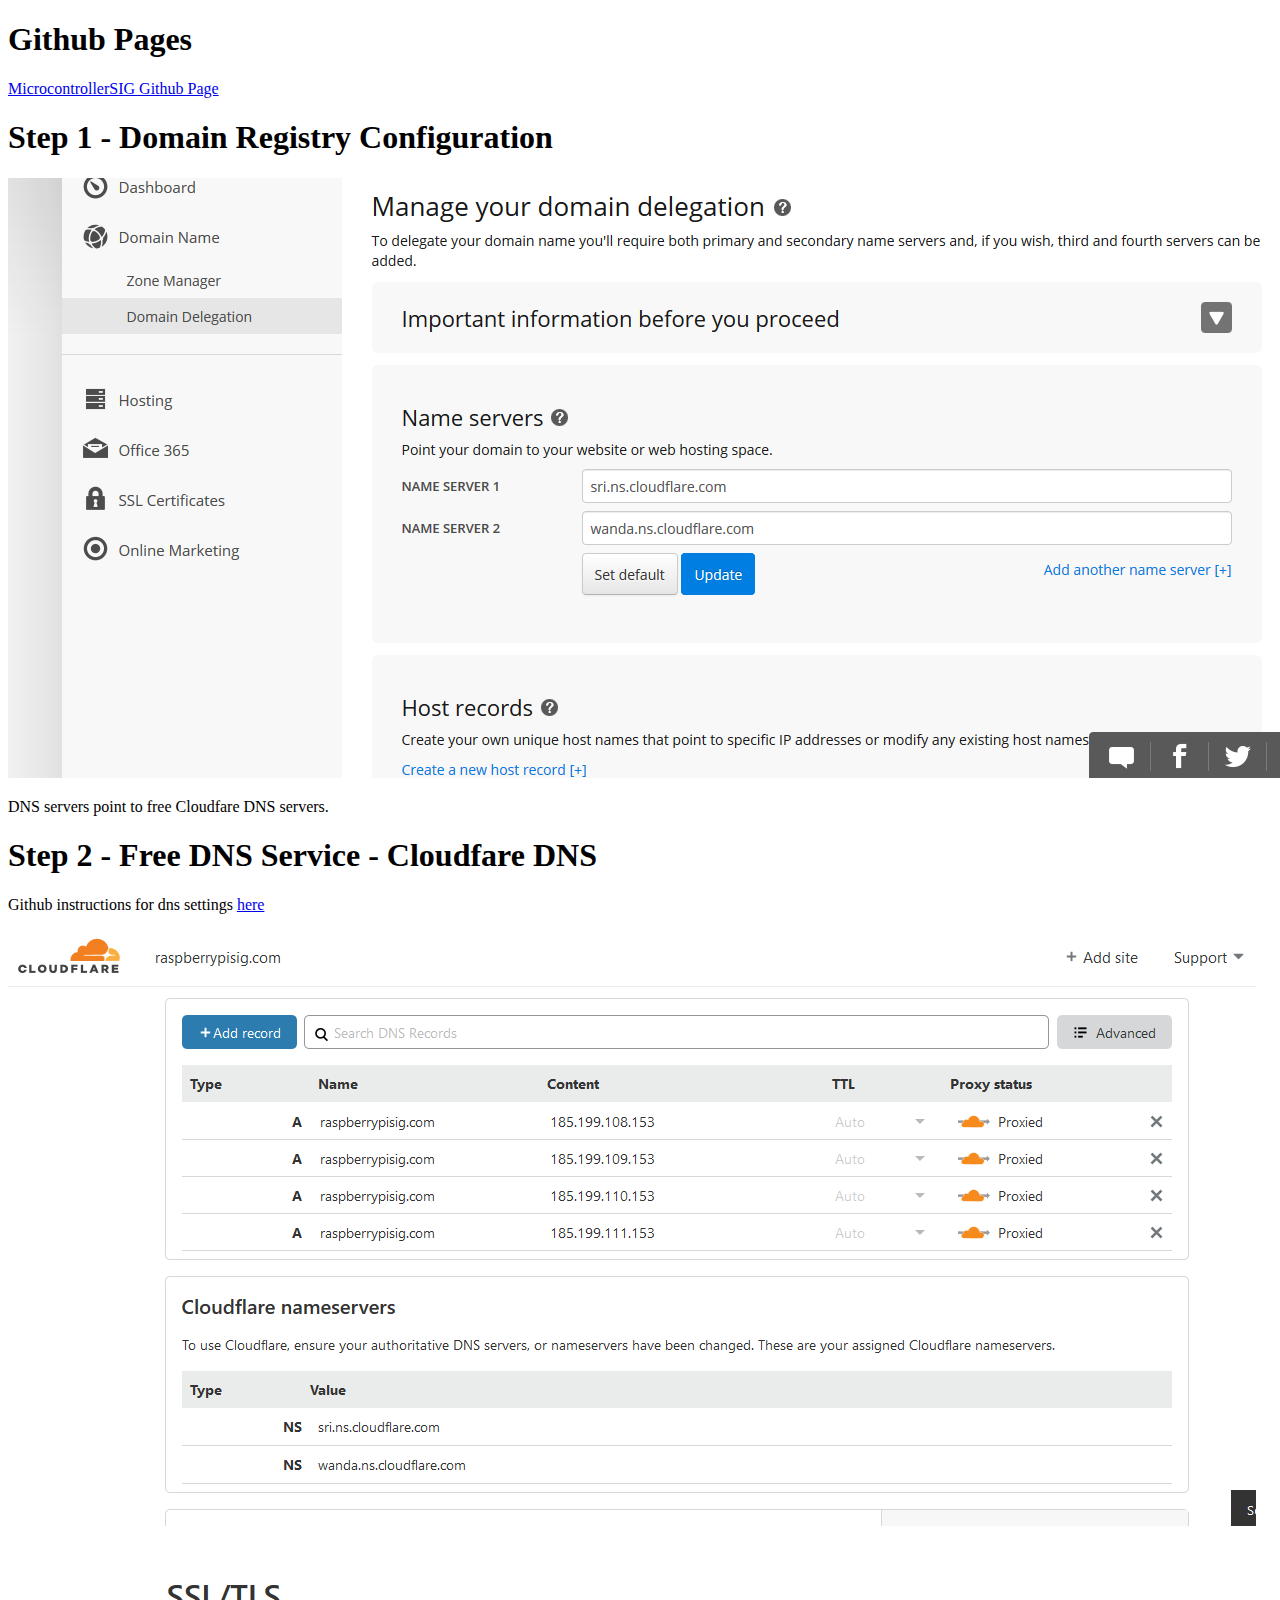
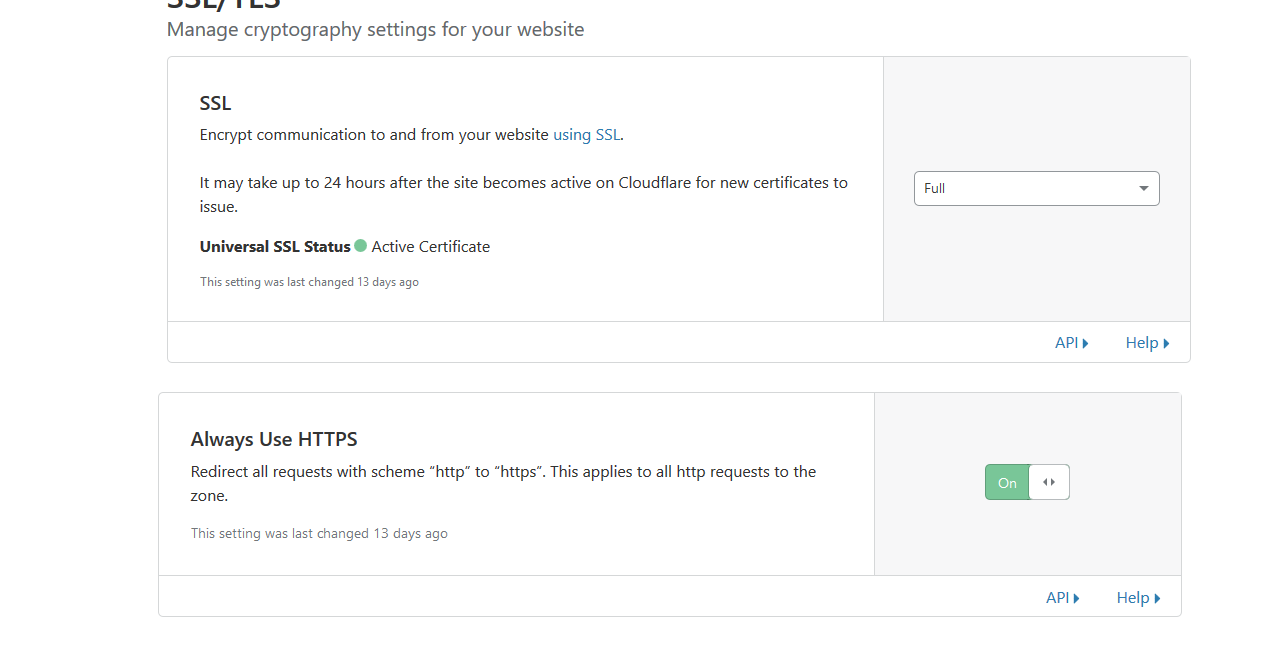
==== index.html @ 4910c392 "Update index.html" ====
<!doctype html>
<html>
<head>
  <meta charset="utf-8">
  <title>Github Custom Domains</title>
</head>
<body>
  <h1> Github Pages </h1>
  <p> 
    <a href="https://github.com/microcontrollersig/microcontrollersig.github.io">MicrocontrollerSIG Github Page</a>
  </p>
  
  <h1>Step 1 - Domain Registry Configuration</h1>
  <p>
    <img src="netregistry.png"/>
  </p>
  
  <p>
    DNS servers point to free Cloudfare DNS servers.
  </p>
  
  <h1>Step 2 - Free DNS Service - Cloudfare DNS</h1>
  <p>
    Github instructions for dns settings <a href="https://help.github.com/en/articles/setting-up-an-apex-domain#configuring-a-records-with-your-dns-provider">here</a>
  <p>
  
  <p>
    <img src="cloudfare-dns.png"/>
  </p>
  
  <p>
    <img src="cloudfare-dns-ssl.png"/>
  </p>
  
  <p>
    <img src="cloudfare-dns-always-https.png"/>
  </p>
</body>
</html>
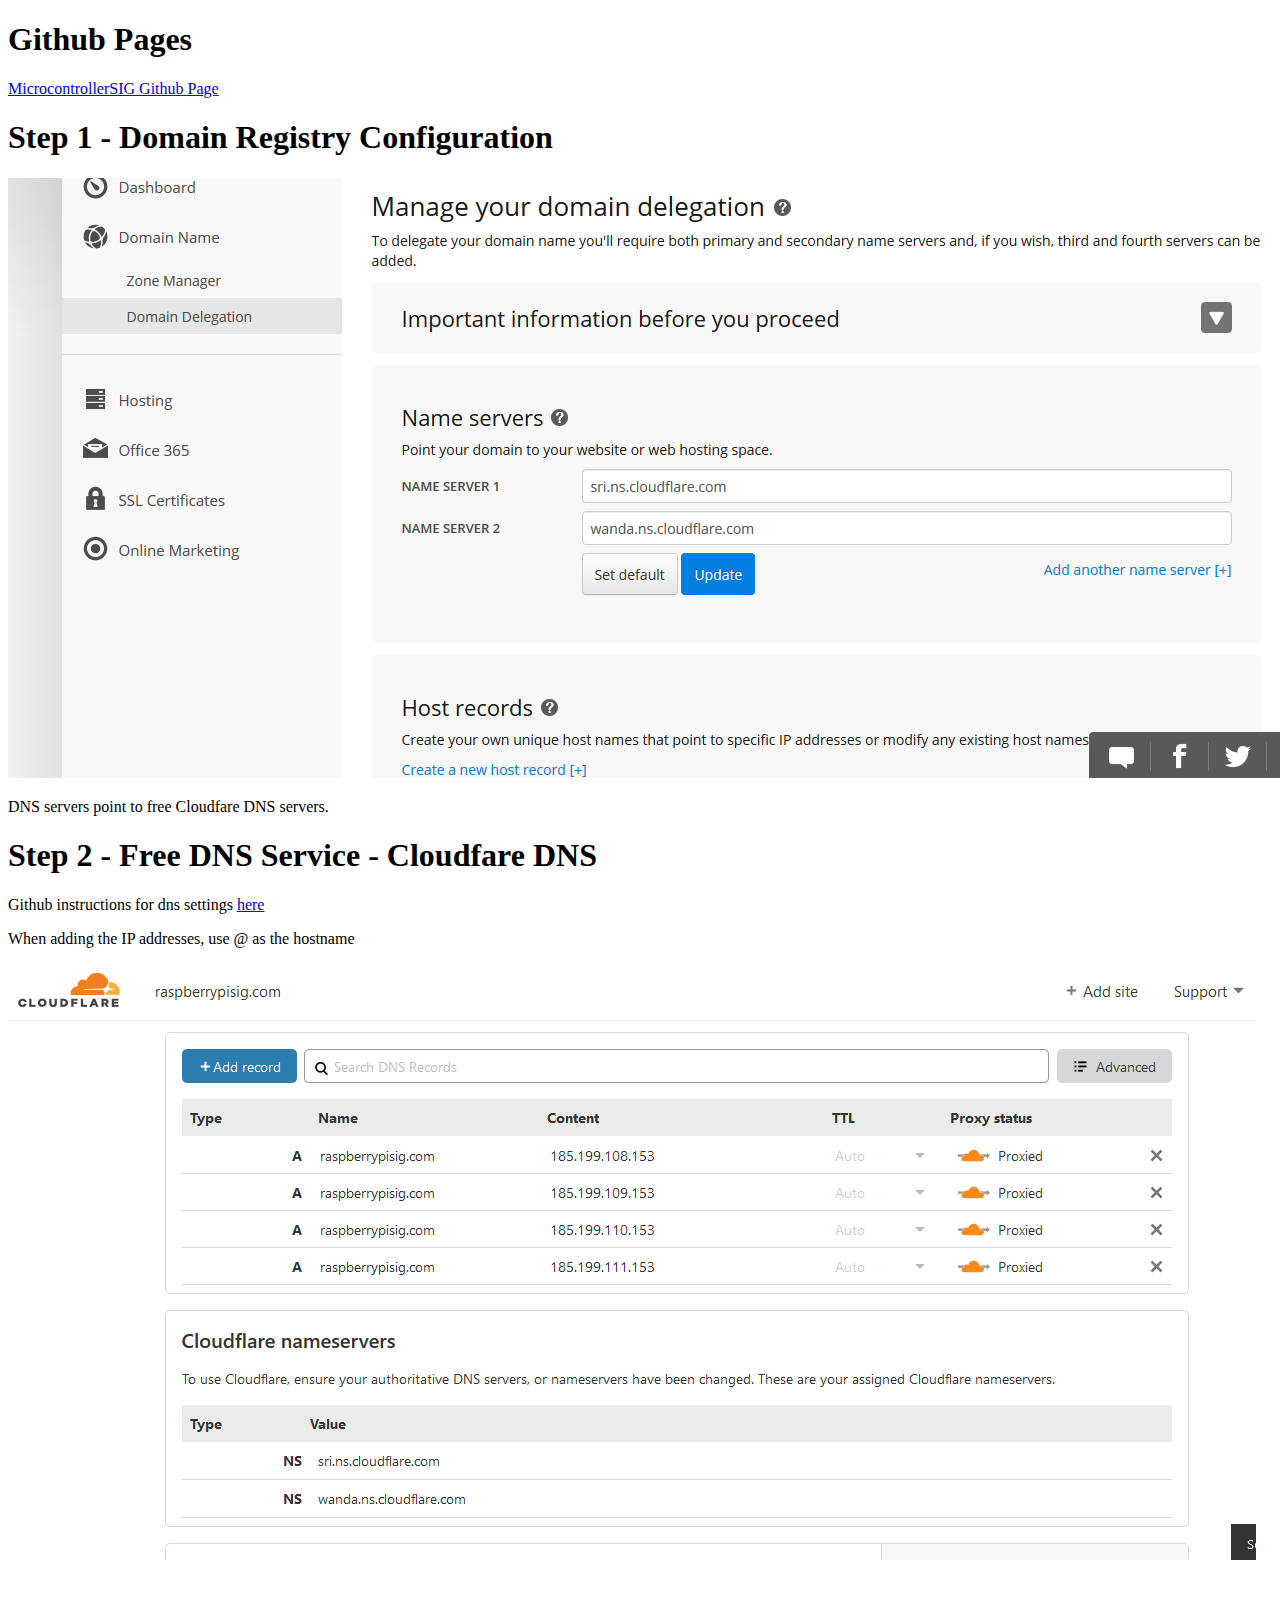
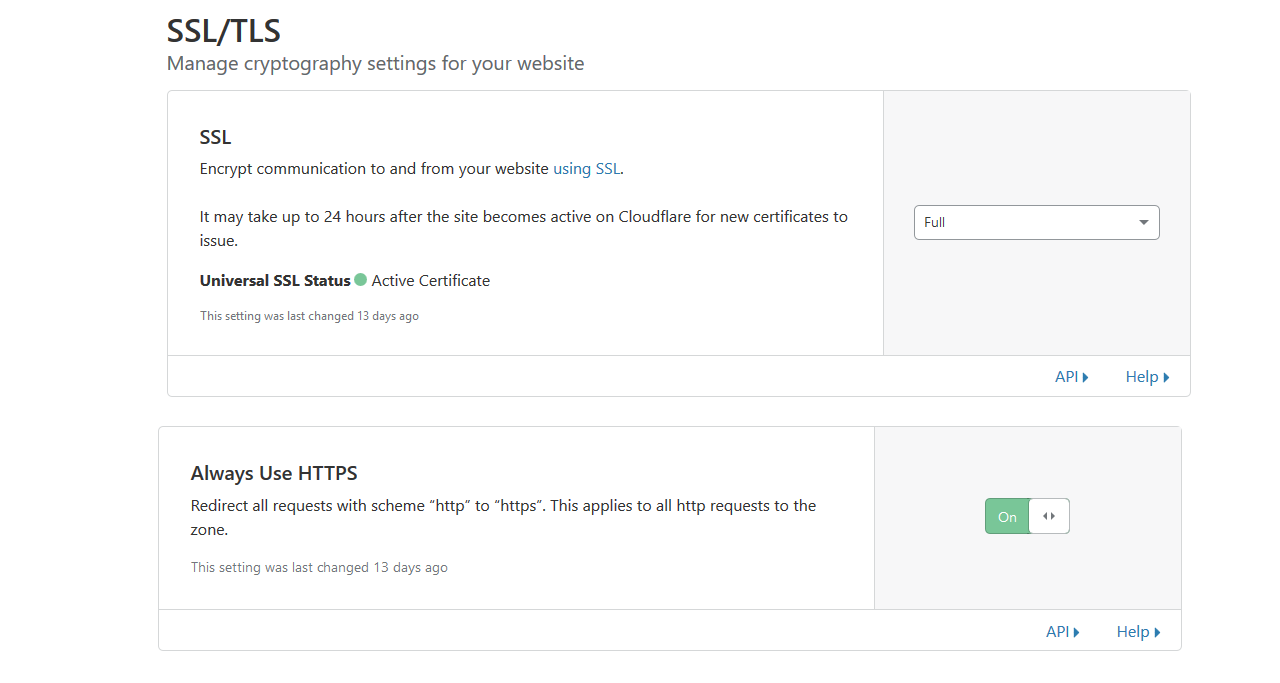
==== commit 9650dd71: "Update index.html" ====
--- a/index.html
+++ b/index.html
@@ -23,7 +23,10 @@
   <p>
     Github instructions for dns settings <a href="https://help.github.com/en/articles/setting-up-an-apex-domain#configuring-a-records-with-your-dns-provider">here</a>
   <p>
-  
+  <p>
+    When adding the IP addresses, use @ as the hostname
+  </p>
+    
   <p>
     <img src="cloudfare-dns.png"/>
   </p>
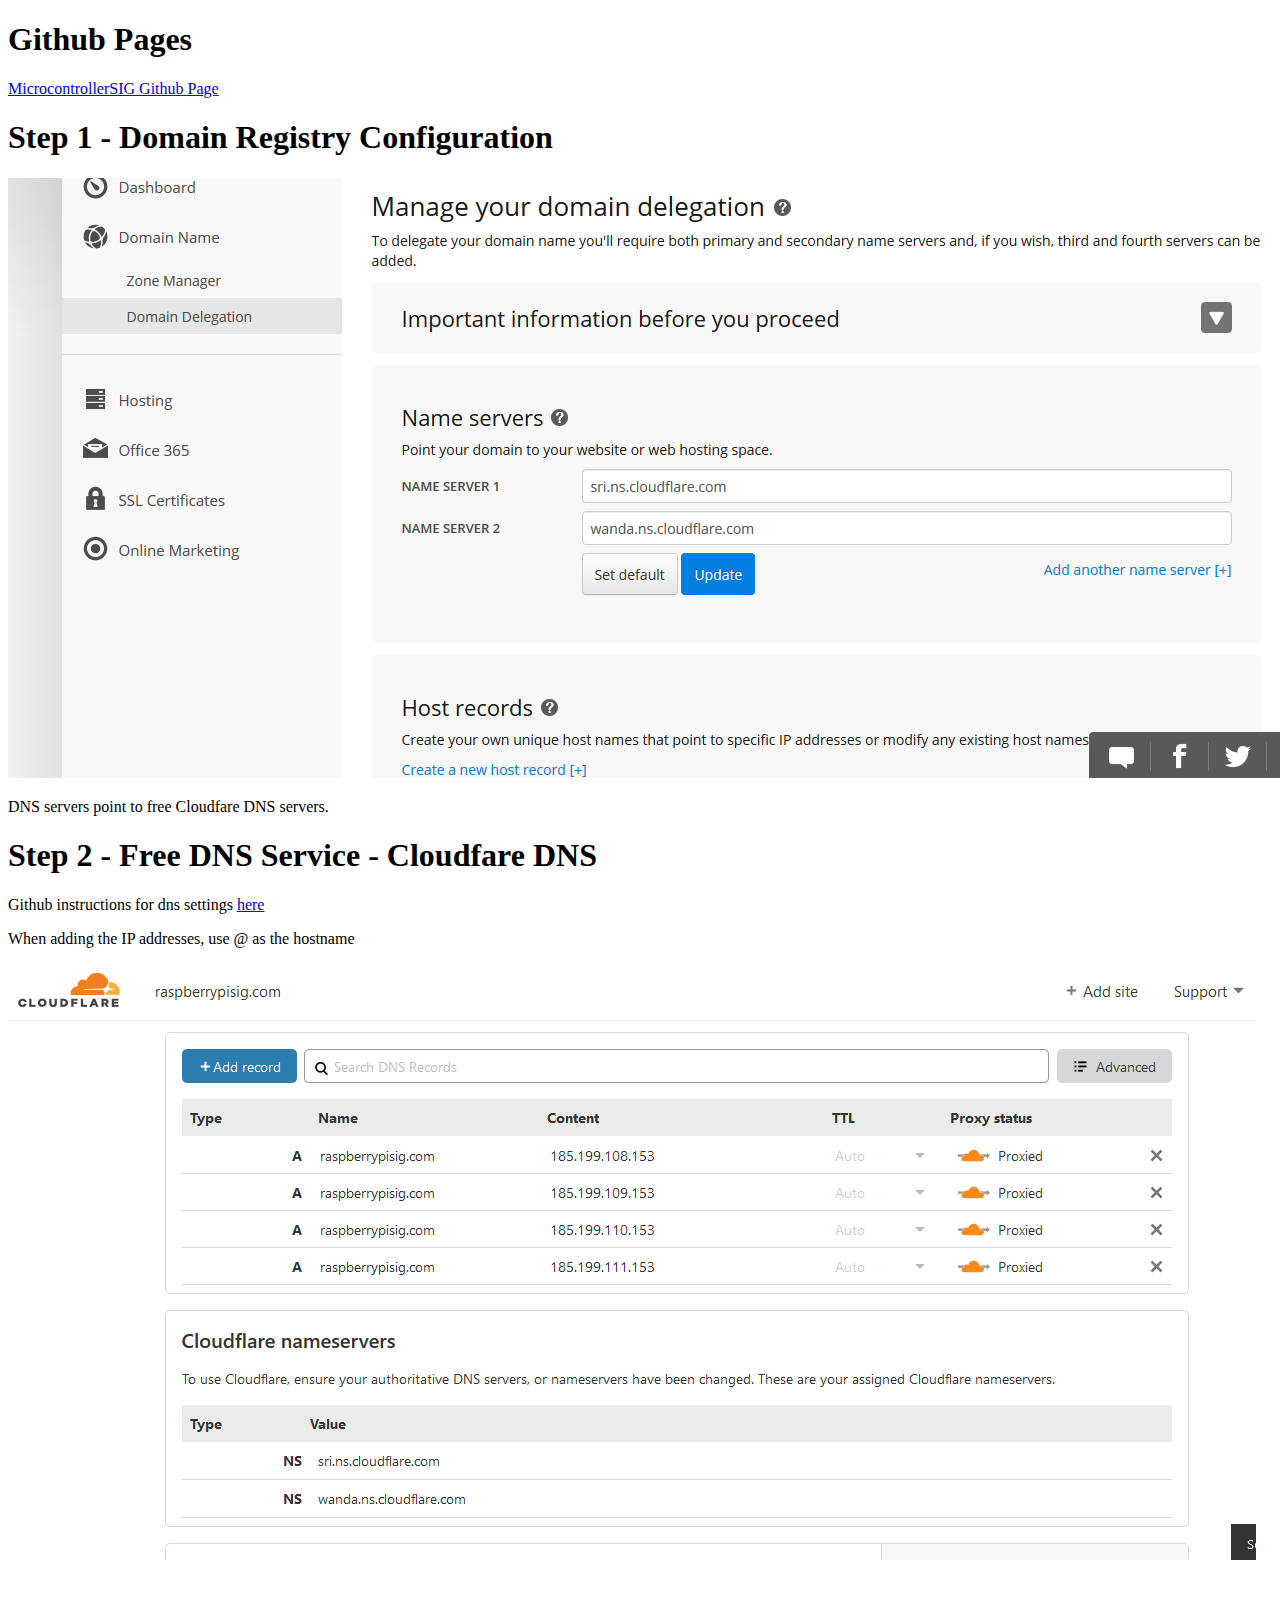
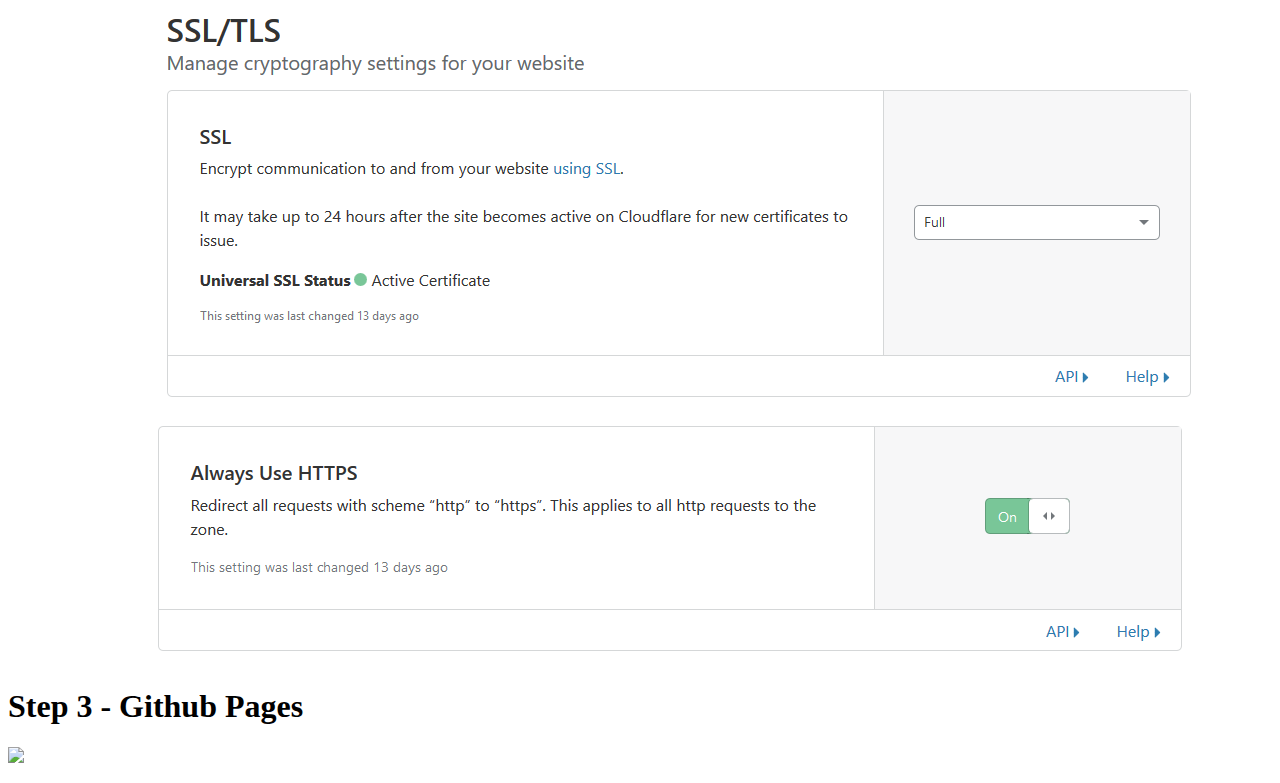
==== commit 370dc95e: "Update index.html" ====
--- a/index.html
+++ b/index.html
@@ -38,5 +38,11 @@
   <p>
     <img src="cloudfare-dns-always-https.png"/>
   </p>
+  
+  <h1>Step 3 - Github Pages</h1>
+  <p>
+    <img src="github=pages-custom-domain.png"/>
+  </p>
+  
 </body>
 </html>
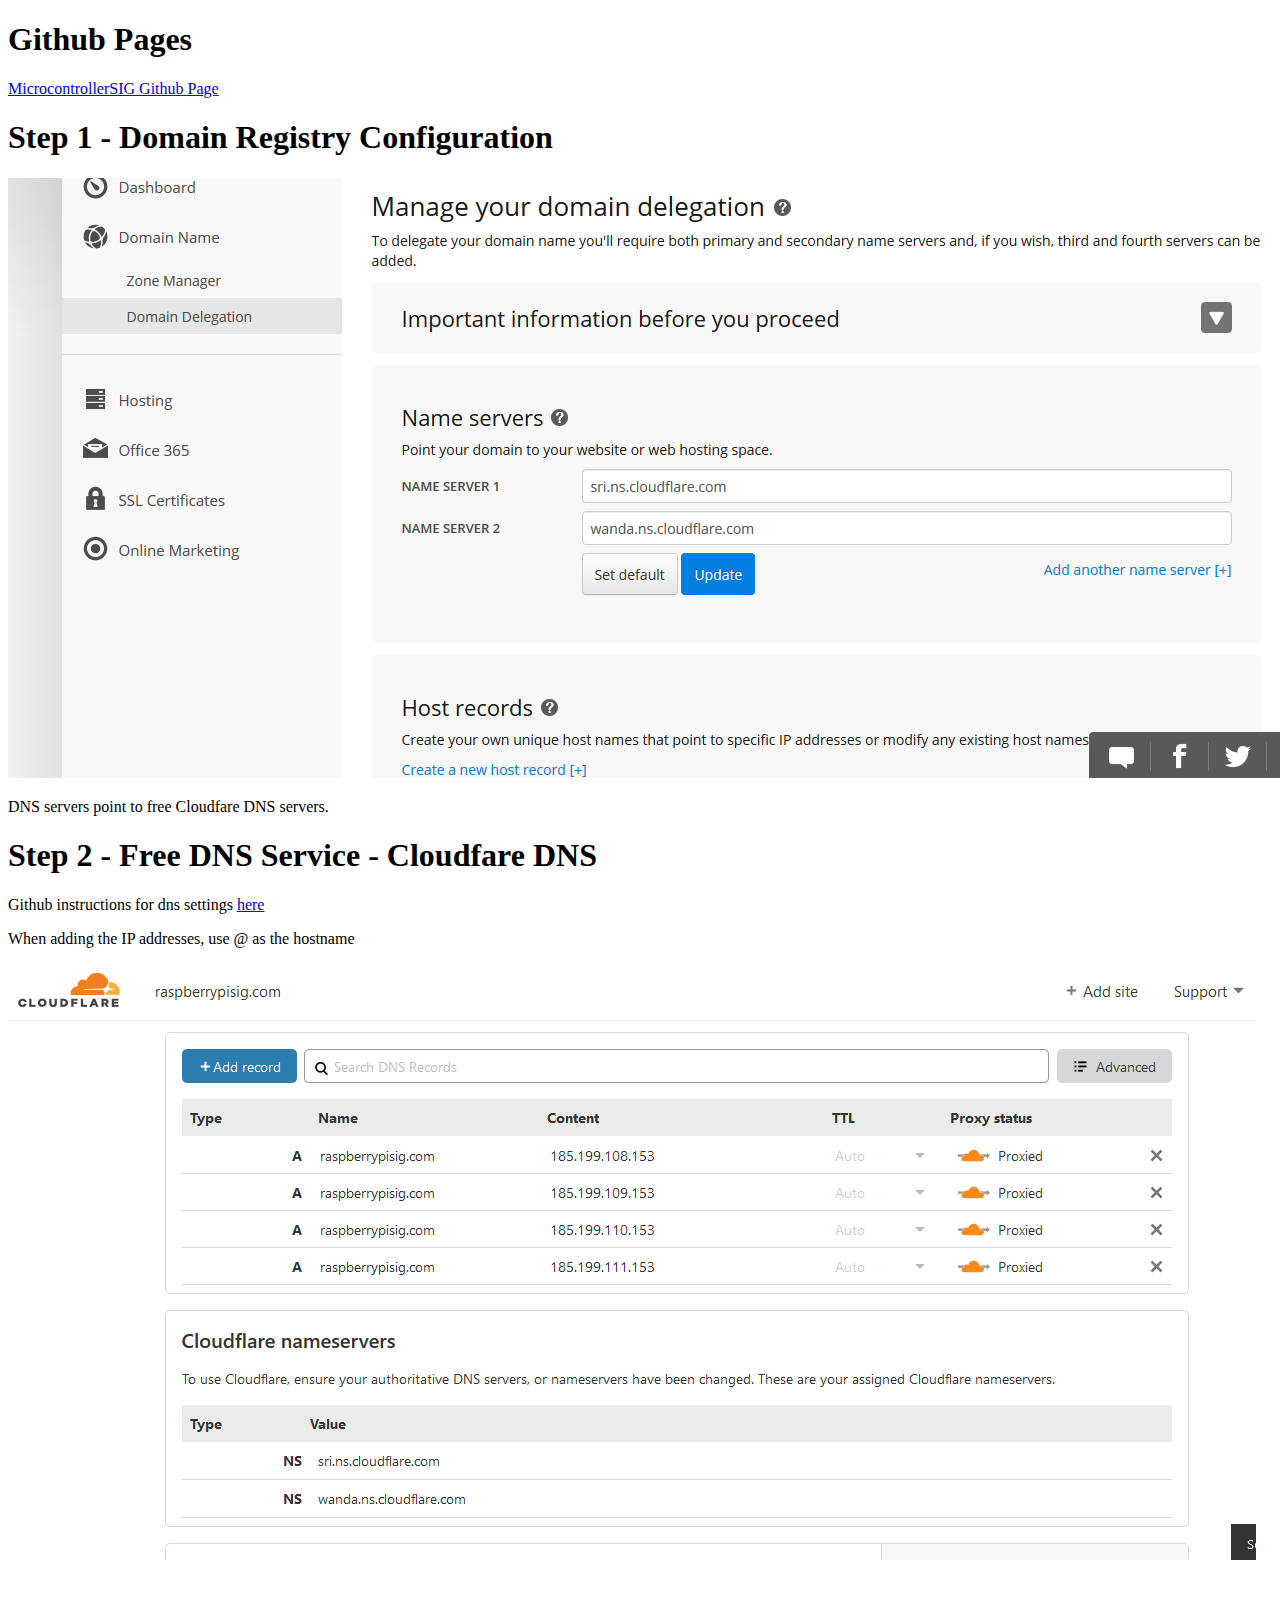
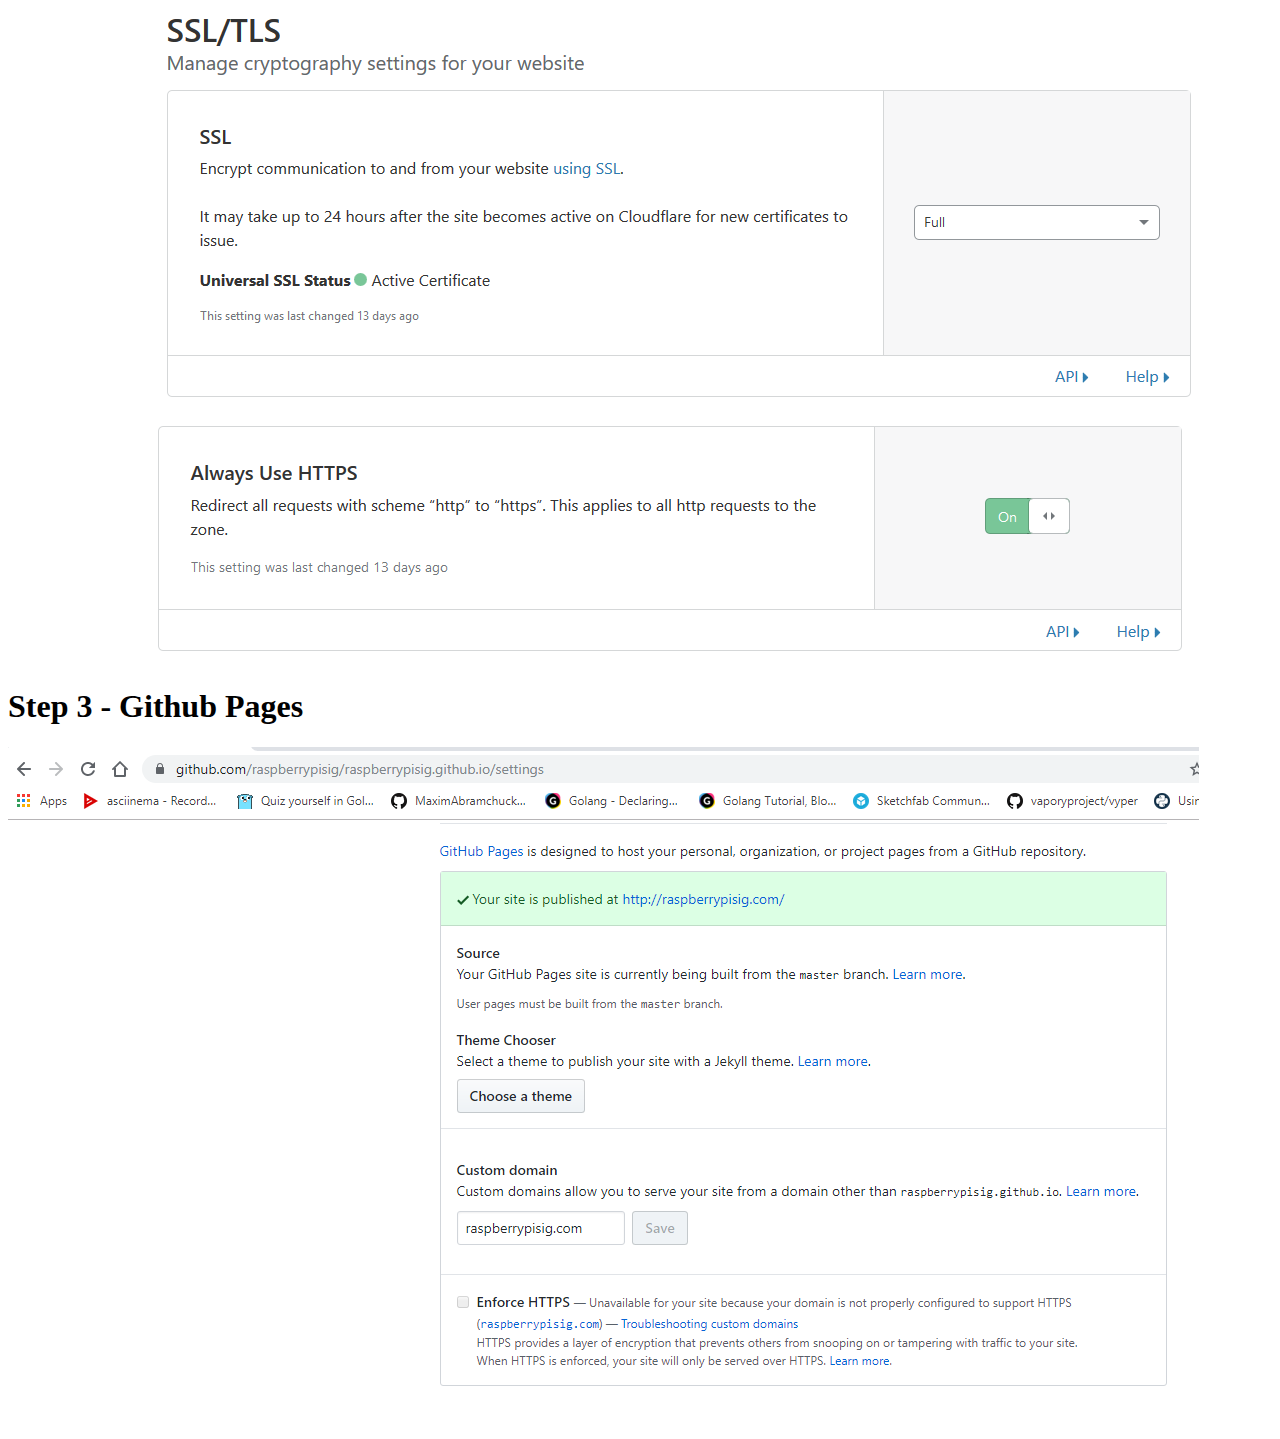
==== commit 896cca8e: "Update index.html" ====
--- a/index.html
+++ b/index.html
@@ -41,7 +41,7 @@
   
   <h1>Step 3 - Github Pages</h1>
   <p>
-    <img src="github=pages-custom-domain.png"/>
+    <img src="customdomain.png"/>
   </p>
   
 </body>
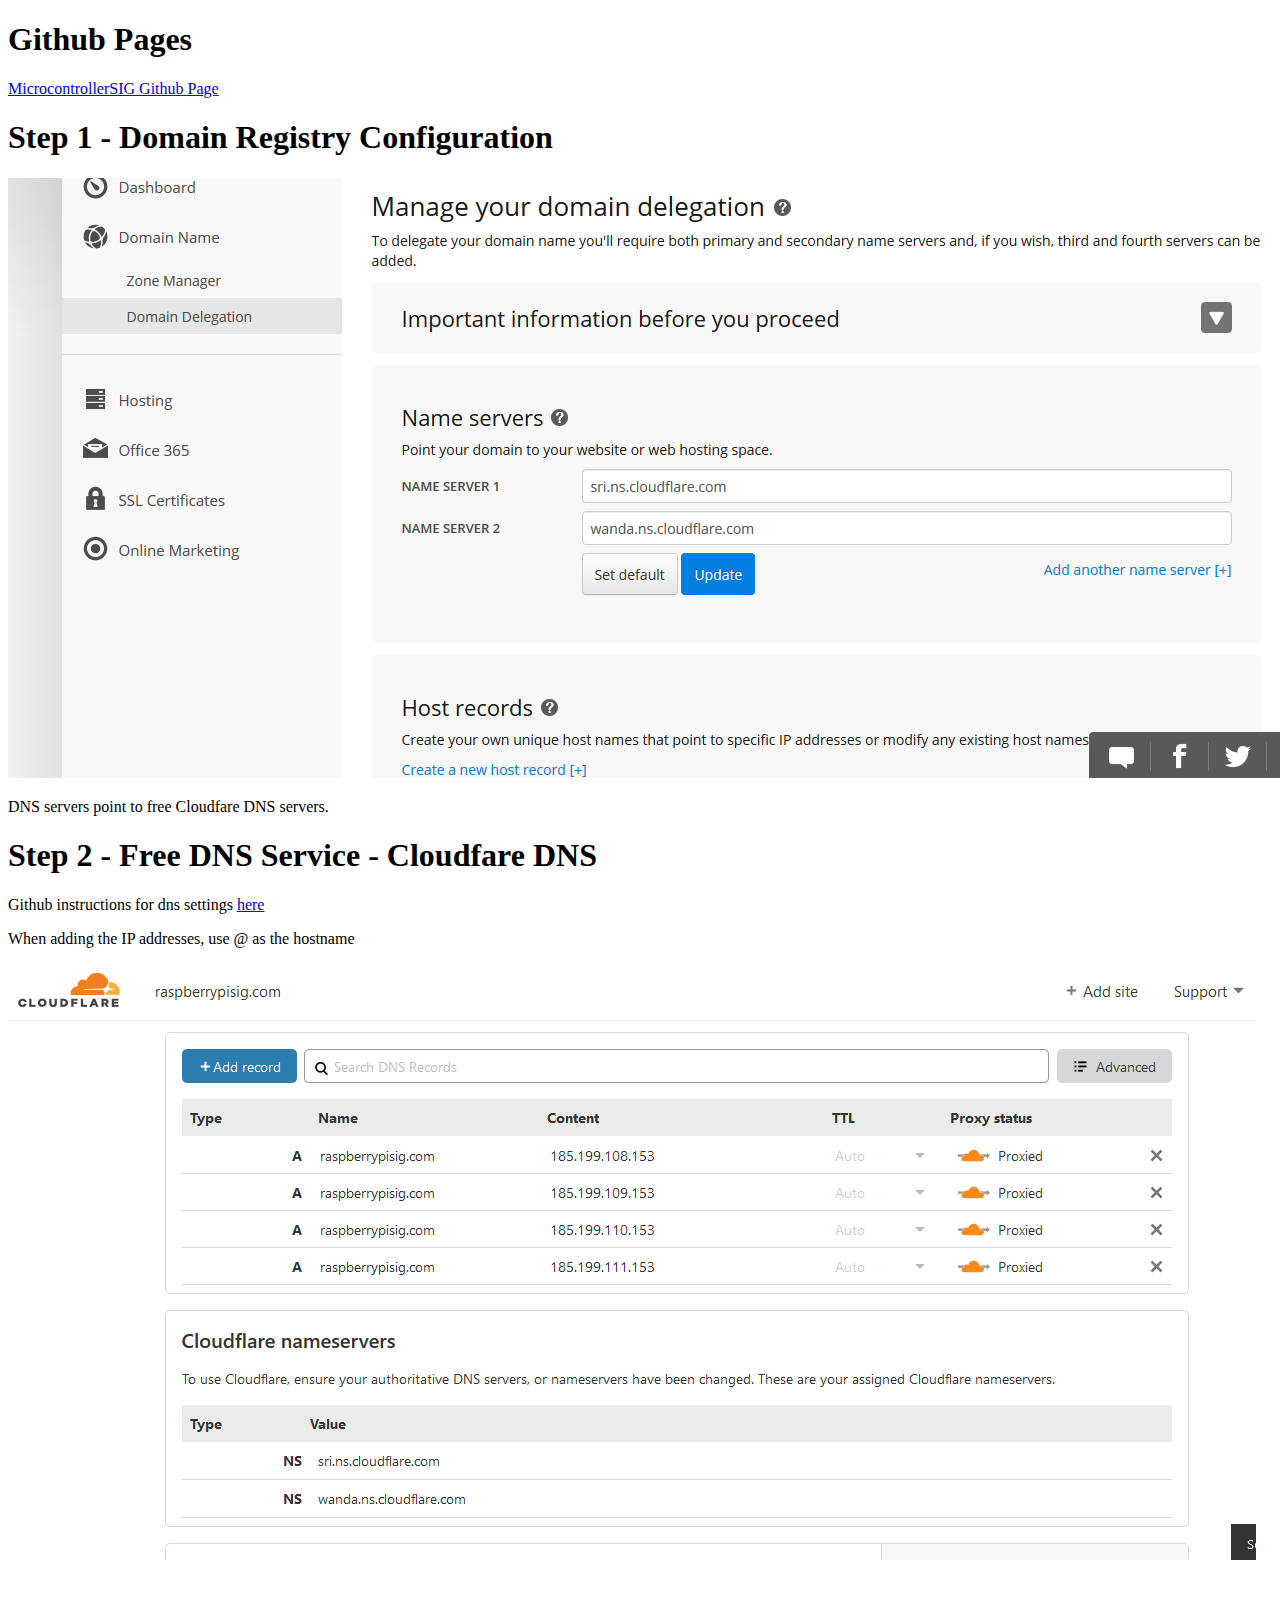
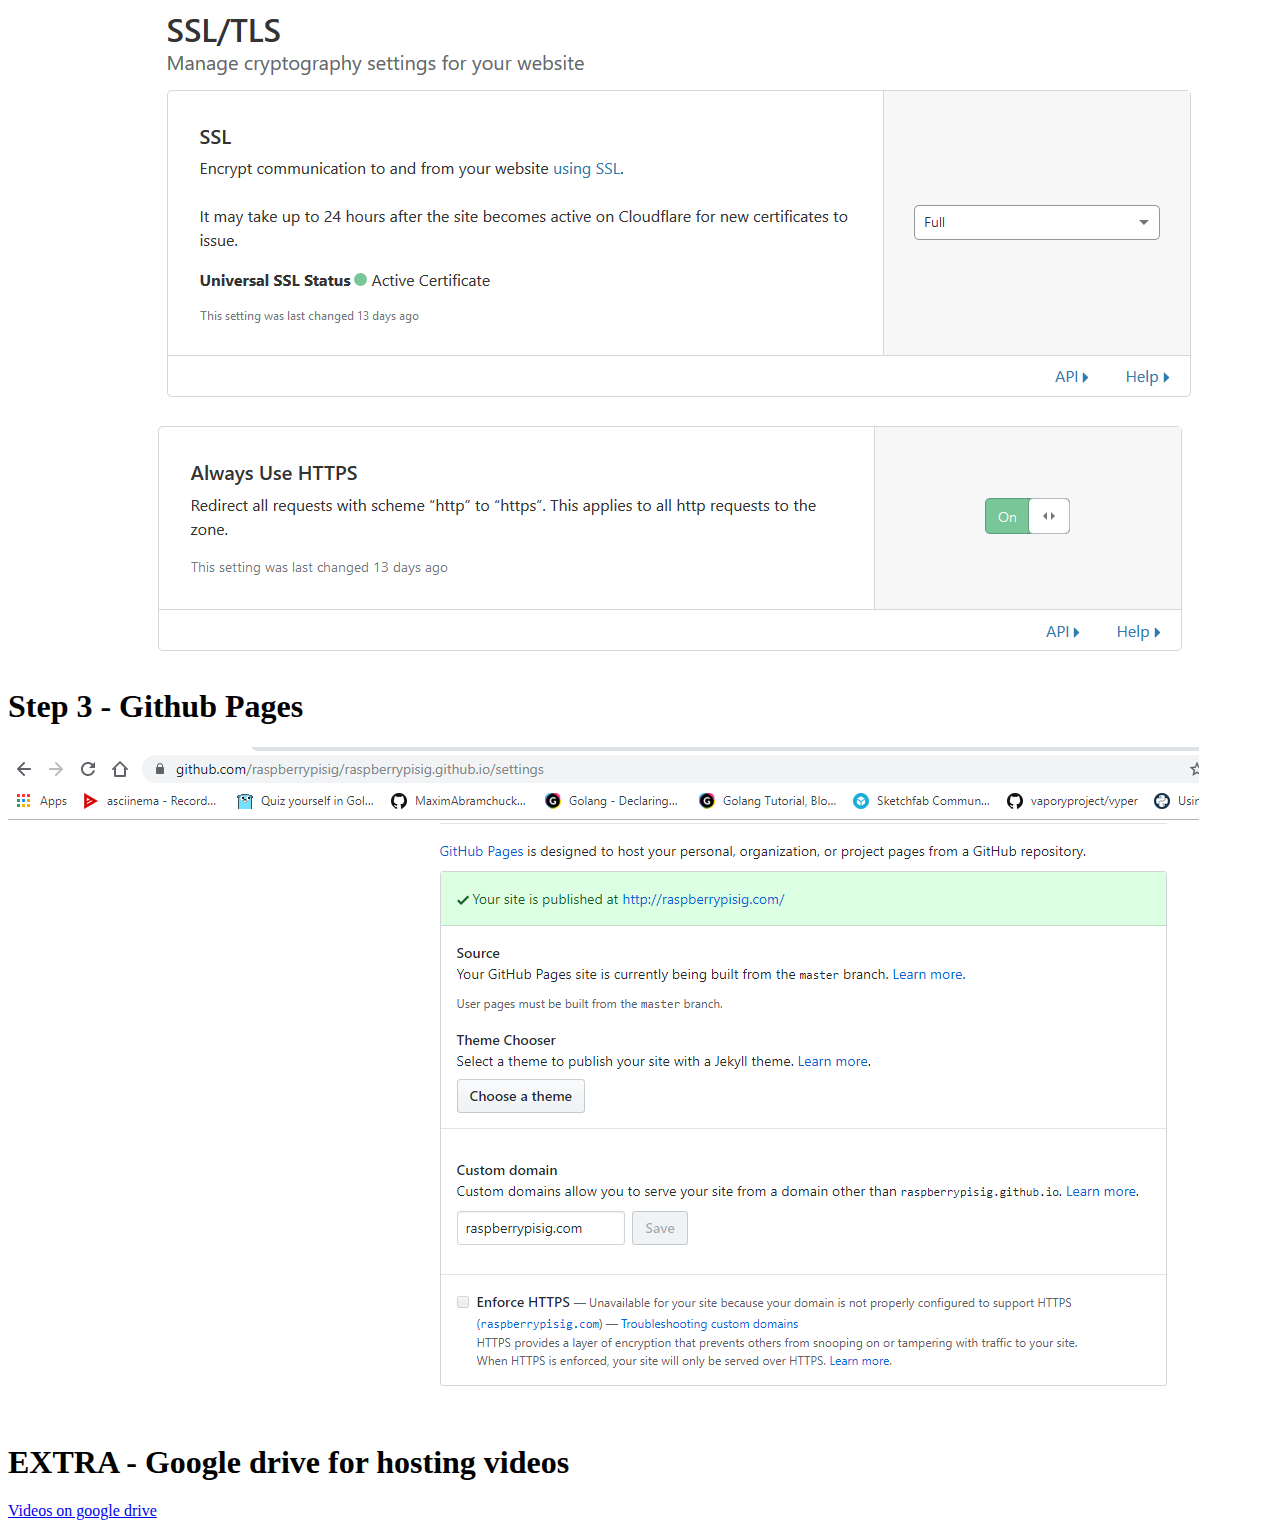
==== commit e41a755a: "Update index.html" ====
--- a/index.html
+++ b/index.html
@@ -44,5 +44,10 @@
     <img src="customdomain.png"/>
   </p>
   
+  <h1> EXTRA - Google drive for hosting videos </h1>
+  <p>
+    <a href="https://drive.google.com/open?id=1nG9JfMawdF8LW0CiuSZWCR42HR1I-YG7">Videos on google drive</a>
+  </p>
+  
 </body>
 </html>
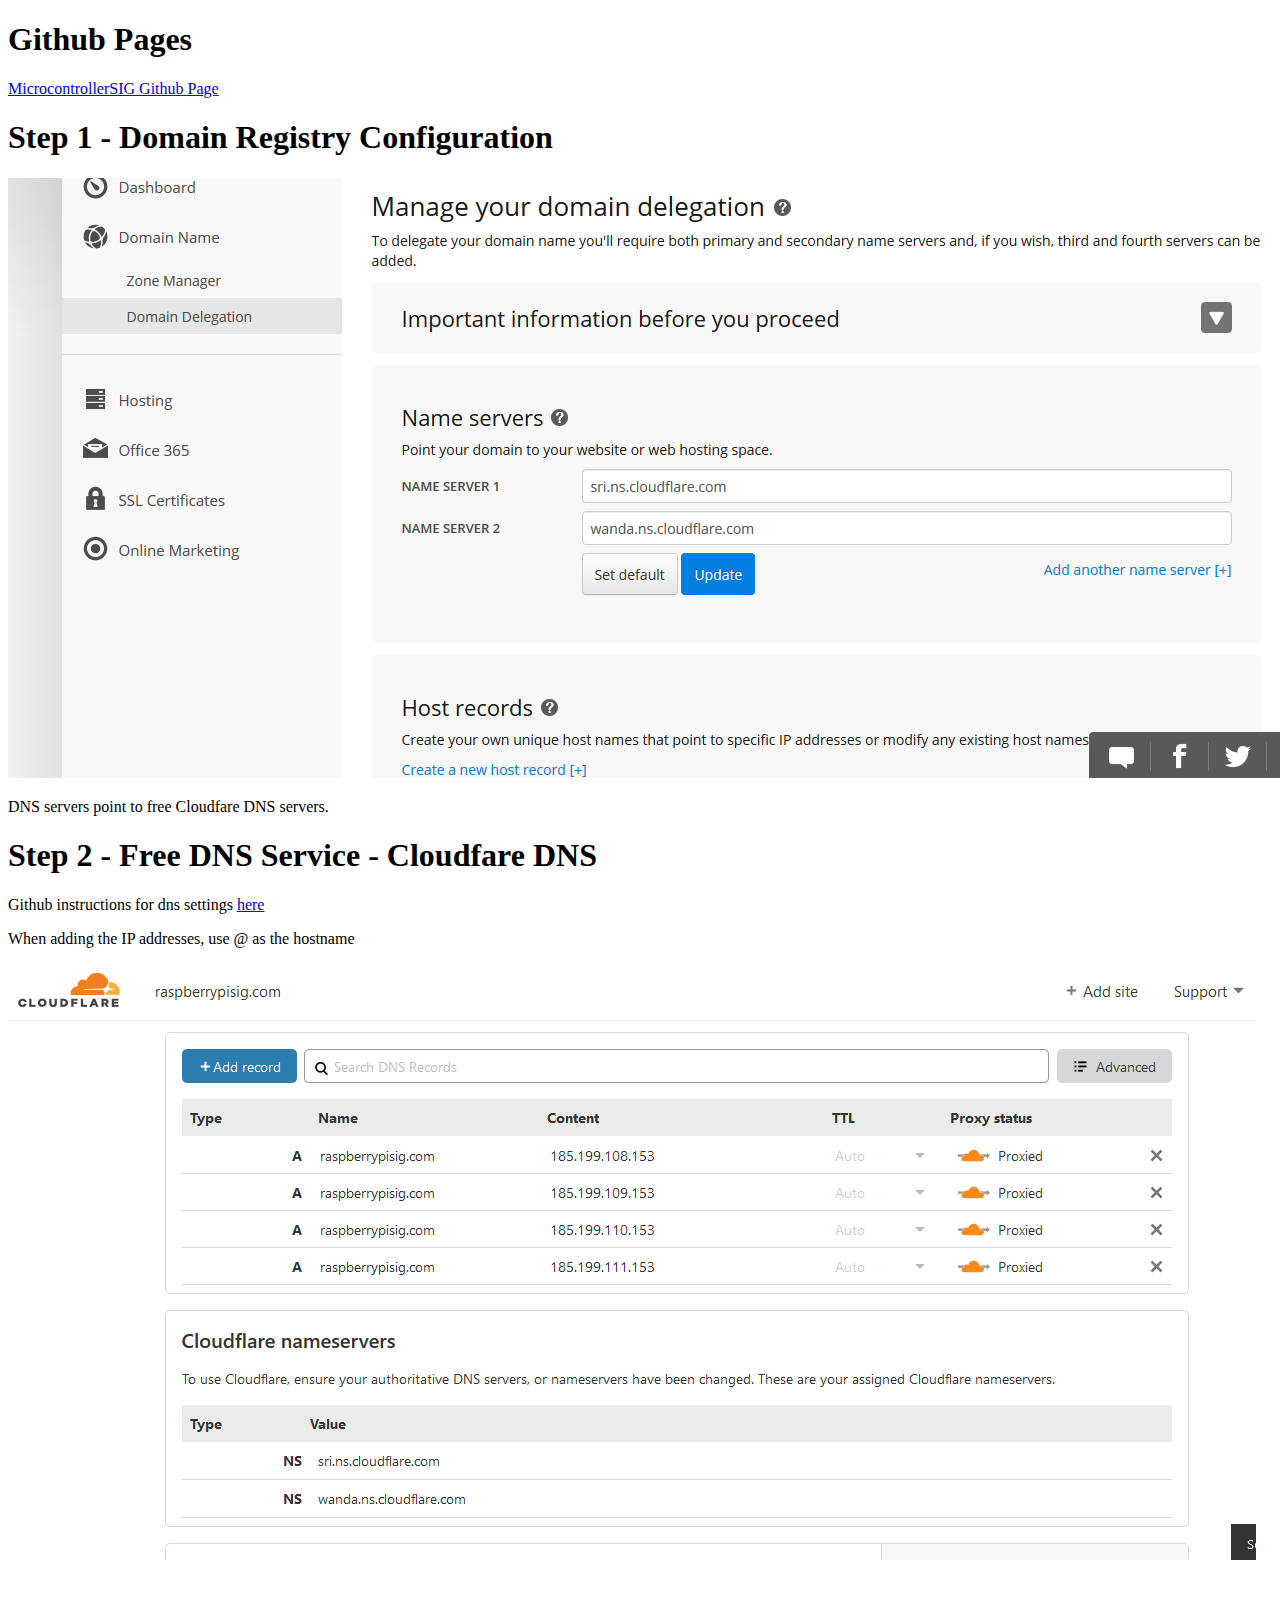
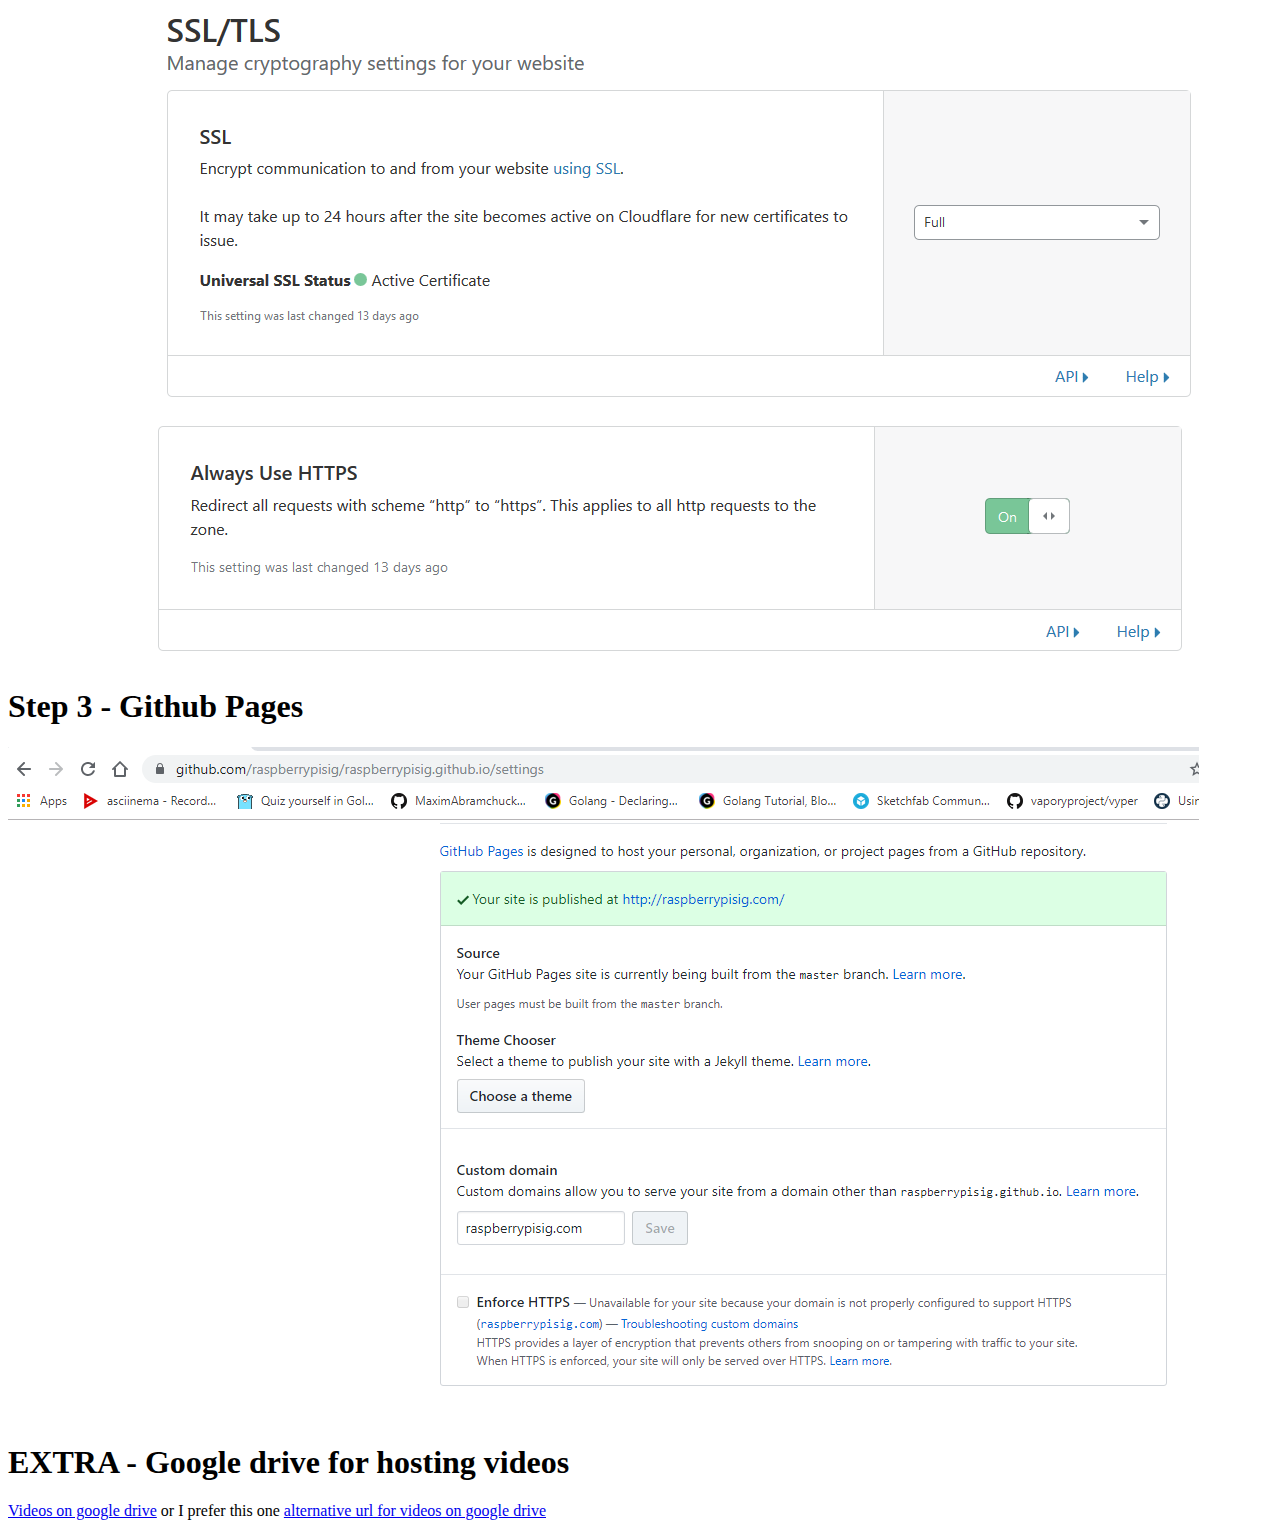
==== commit 6c697c92: "Update index.html" ====
--- a/index.html
+++ b/index.html
@@ -47,6 +47,9 @@
   <h1> EXTRA - Google drive for hosting videos </h1>
   <p>
     <a href="https://drive.google.com/open?id=1nG9JfMawdF8LW0CiuSZWCR42HR1I-YG7">Videos on google drive</a>
+    
+    or I prefer this one
+    <a href="https://drive.google.com/embeddedfolderview?id=1nG9JfMawdF8LW0CiuSZWCR42HR1I-YG7#grid">alternative url for videos on google drive</a>
   </p>
   
 </body>
